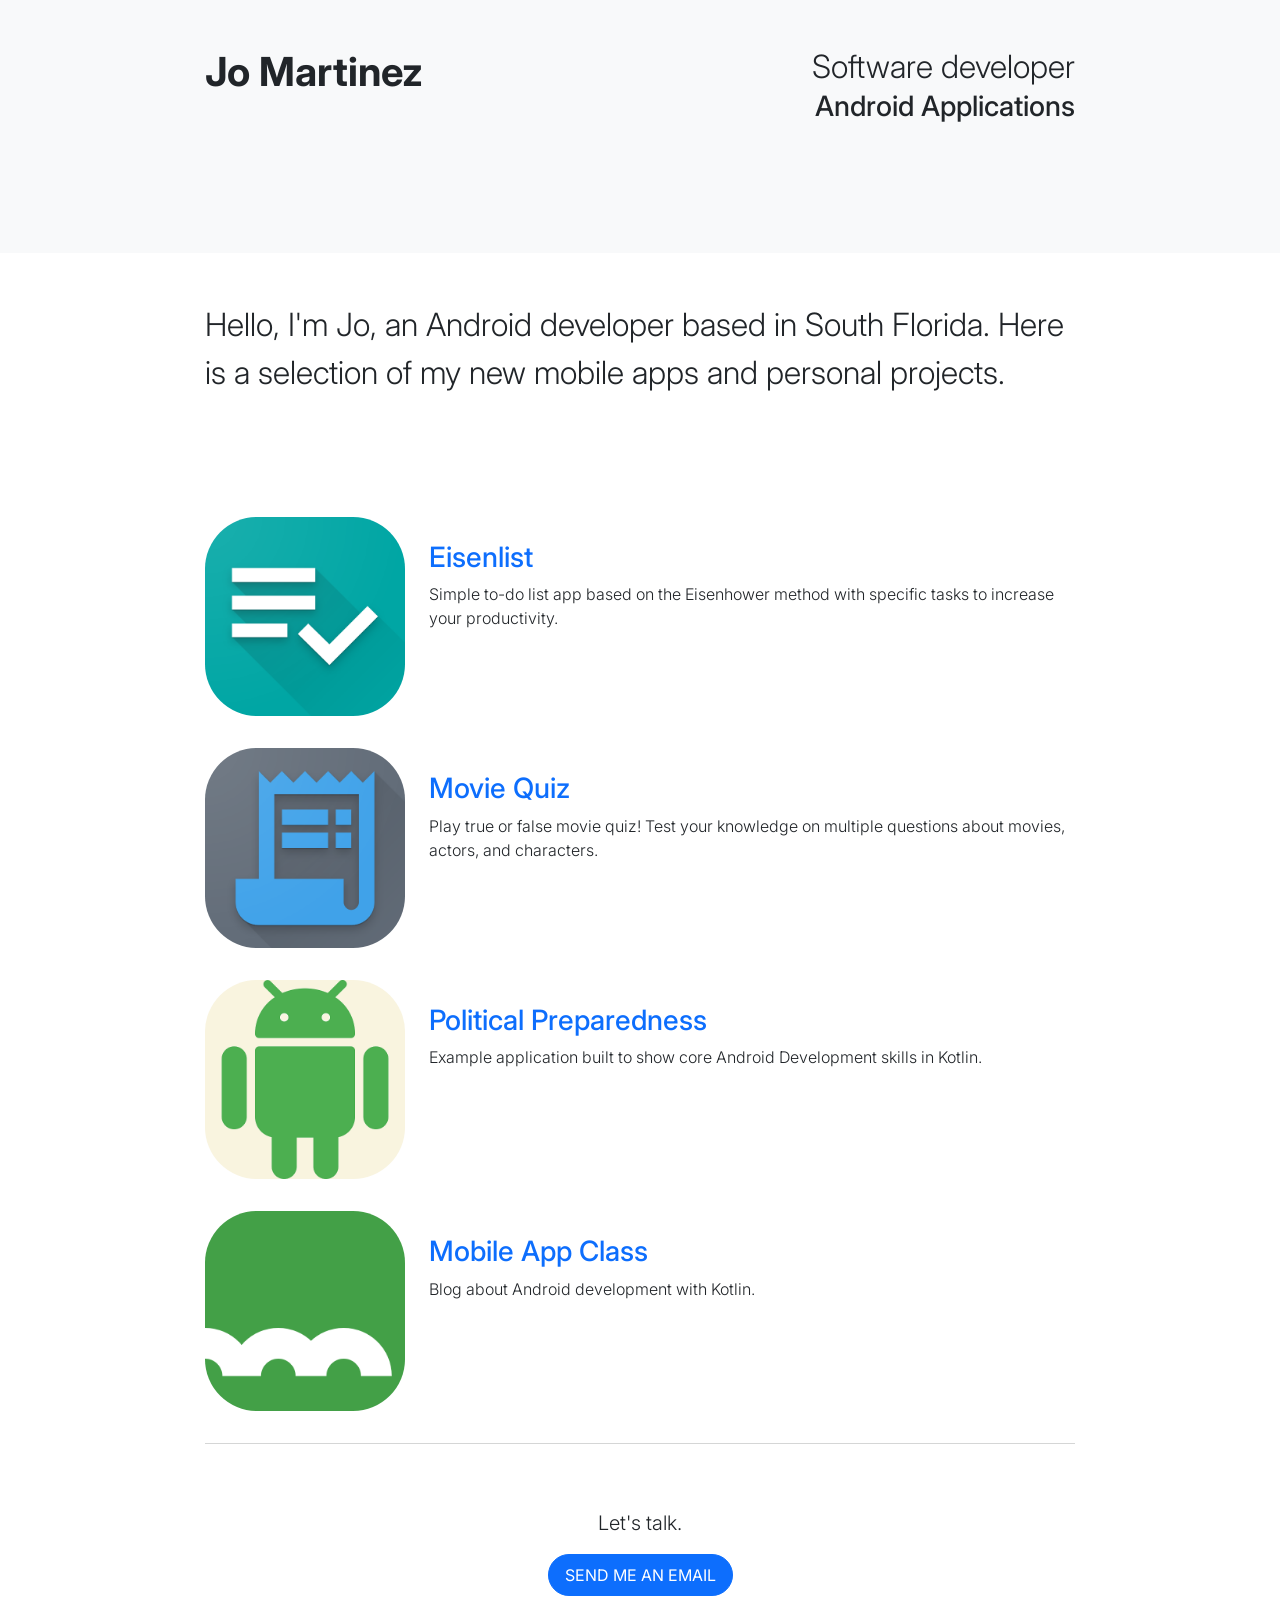
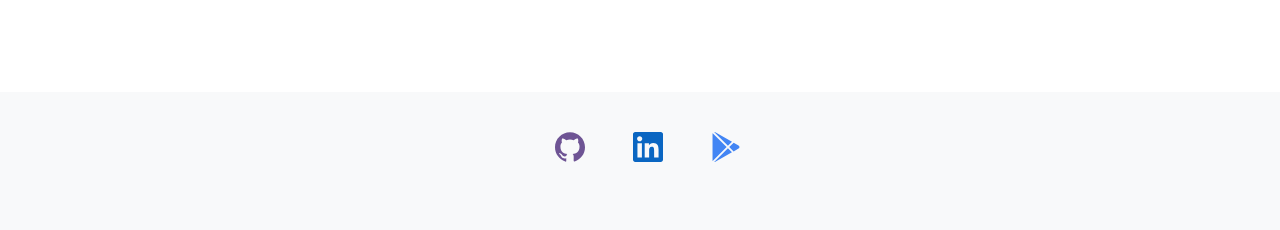
==== index.html @ e61658be "Add website index" ====
<!doctype html>
<html lang="en" class="h-100">
  <head>
    <meta charset="utf-8">
    <meta name="viewport" content="width=device-width, initial-scale=1">
    <meta name="description" content="Jo Martinez, Android Developer">
    <title>Jo Martinez · Android Developer</title>

    <!-- Bootstrap core CSS -->
    <link href="https://cdn.jsdelivr.net/npm/bootstrap@5.1.3/dist/css/bootstrap.min.css" rel="stylesheet" crossorigin="anonymous">
    <!-- Custom styles for this template -->
    <link href="assets/css/stylesheet.css" rel="stylesheet">
    
  </head>
  <body class="container-fluid p-0">

    <div class="pb-md-5 pb-2 bg-light">
      <header class="container pb-md-4 pb-1">
        <div class="row py-5">
          <div class="col-md-6 col-12">
            <h1><a href="index.html" class="text-dark fw-bold text-decoration-none">Jo Martinez</a></h1>
          </div> 
          <div class="col-md-6 col-12 pt-md-0 pt-4 text-md-end">
              <h2><span class="fw-light">Software developer</span><br><span class="fs-3">Android Applications</span></h2>
          </div>
        </div>
      </header>
    </div>
    
    <!-- Begin page content -->
    <section class="container pt-5 pb-5">
      <p class="fs-2 fw-light">Hello, I'm Jo, an Android developer based in South Florida. Here is a selection of my new mobile apps and personal projects.</p>
    </section>

    <main class="container mt-md-4 pt-md-3">
        
        <div class="row pt-3 pb-3">
          <div class="col-lg-3 col-md-4 col-xs-4 col-5">
            <a href="https://play.google.com/store/apps/details?id=com.josmartinez.eisenlist" target="_blank">
              <img class="img-fluid border-radius" src="assets/img/eisenlist.png">
            </a>
          </div>
          <div class="col-lg-9 col-md-8 col-xs-8 col-7 pt-4">
            <h3><a href="https://play.google.com/store/apps/details?id=com.josmartinez.eisenlist" class="text-decoration-none" target="_blank">Eisenlist</a></h3>
            <p class="fs-6 fw-light">Simple to-do list app based on the Eisenhower method with specific tasks to increase your productivity.</p>
          </div>
        </div>

        <div class="row pt-3 pb-3">
          <div class="col-lg-3 col-md-4 col-xs-4 col-5">
            <a href="https://play.google.com/store/apps/details?id=com.josmartinez.moviequiz" target="_blank">
              <img class="img-fluid border-radius" src="assets/img/movie-quiz.png">
            </a>
          </div>
          <div class="col-lg-9 col-md-8 col-xs-8 col-7 pt-4">
            <h3><a href="https://play.google.com/store/apps/details?id=com.josmartinez.moviequiz" class="text-decoration-none" target="_blank">Movie Quiz</a></h3>
            <p class="fs-6 fw-light">Play true or false movie quiz! Test your knowledge on multiple questions about movies, actors, and characters.</p>
          </div>
        </div>

        <div class="row pt-3 pb-3">
          <div class="col-lg-3 col-md-4 col-xs-4 col-5">
            <a href="https://github.com/jomtz/political-preparedness" target="_blank">
              <img class="img-fluid border-radius" src="assets/img/android-logo.png">
            </a>
          </div>
          <div class="col-lg-9 col-md-8 col-xs-8 col-7 pt-4">
            <h3><a href="https://github.com/jomtz/political-preparedness" class="text-decoration-none" target="_blank">Political Preparedness</a></h3>
            <p class="fs-6 fw-light">Example application built to show core Android Development skills in Kotlin.</p>
          </div>
        </div>

        <div class="row pt-3 pb-3">
          <div class="col-lg-3 col-md-4 col-xs-4 col-5">
            <a href="https://www.mobileappclass.com/" target="_blank">
              <img class="img-fluid border-radius" src="assets/img/mobile-app-class.png">
            </a>
          </div>
          <div class="col-lg-9 col-md-8 col-xs-8 col-7 pt-4">
            <h3><a href="https://www.mobileappclass.com/" class="text-decoration-none" target="_blank">Mobile App Class</a></h3>
            <p class="fs-6 fw-light">Blog about Android development with Kotlin.</p>
          </div>
        </div>
        <hr class="text-muted">

        
        <div class="text-center py-5"><p class="fs-5 fw-light">Let's talk.</p>
          <a type="button" class="fs-6 text-uppercase btn btn-lg btn-primary rounded-pill" aria-pressed="true" href="mailto:hello@jomartinez.com">Send me an email</a></div>
    
      </main>

    <footer class="mt-5 pt-3 pb-5 bg-light">
      <div class="container">
        <div class="row">
            <div class="col-lg-12 pt-2">
              <nav class="nav d-flex justify-content-center fs-6 text-center">
                <span class="m-3 ps-3"><a class="text-decoration-none" href="https://www.github.com/jomtz/" title="GitHub" target="_blank">
                  <img class="mb-1"  src="assets/img/github.svg" alt="GitHub" height="30px"></a>
                </span>
                <span class="m-3 ps-3"><a class="text-decoration-none" href="https://www.linkedin.com/in/jo-martinez/" title="LinkedIn" target="_blank">
                  <img class="mb-1"  src="assets/img/linkedin.svg" alt="LinkedIn" height="30px"></a>
                </span>
                <span class="m-3 ps-3"><a class="text-decoration-none" href="https://play.google.com/store/apps/dev?id=7918181347621109639" title="Google Play" target="_blank">
                  <img class="mb-1"  src="assets/img/googleplay.svg" alt="Google Play" height="30px"></a>
                </span>
              </nav>
          </div>
        </div>
      </div>
    </footer>


    
  </body>
</html>
---- assets/css/stylesheet.css ----
@import url('https://fonts.googleapis.com/css2?family=Inter:wght@100;200;300;400;500;600;700;800;900&display=swap');

body {
  background: #FFFFFF;
  font-family: 'Inter', sans-serif;
}

.container {
  width: auto;
  max-width: 900px;
  padding: 0 15px;
}

.border-radius{
  border-radius: 26%;
}
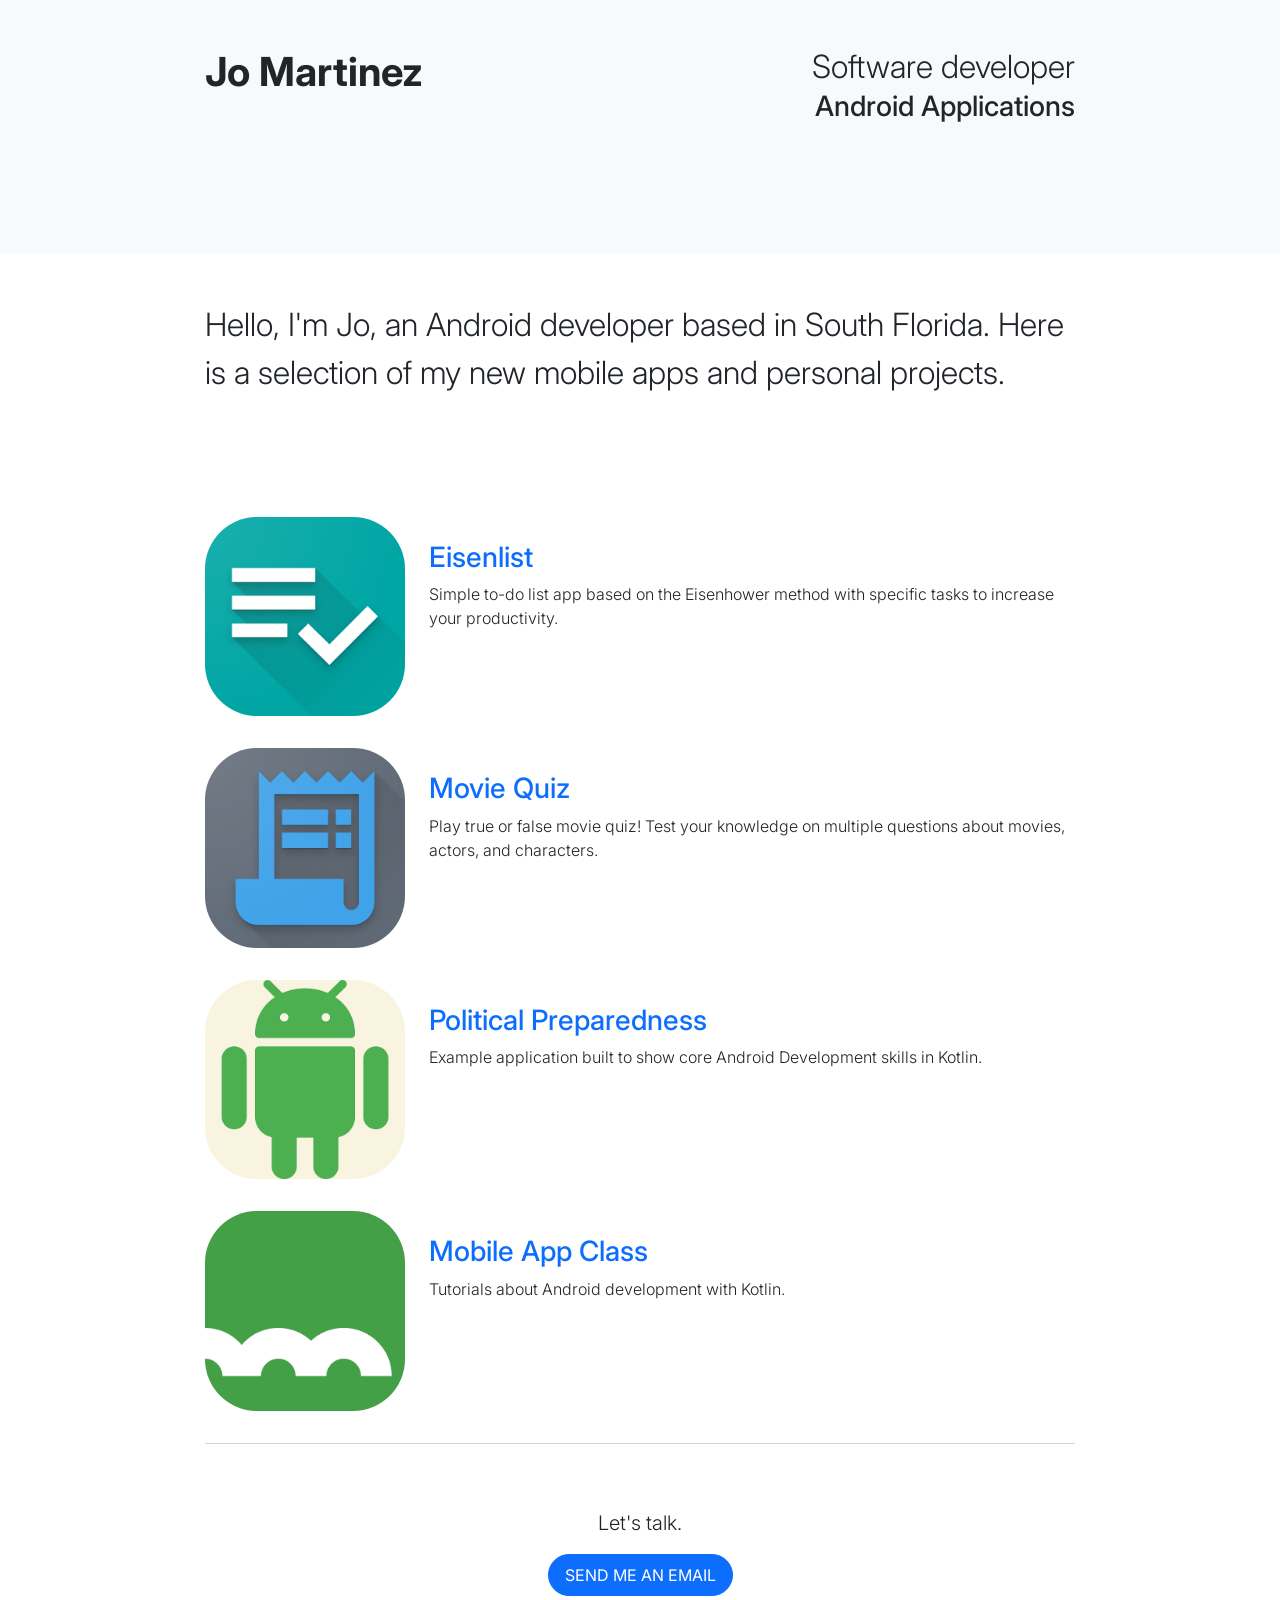
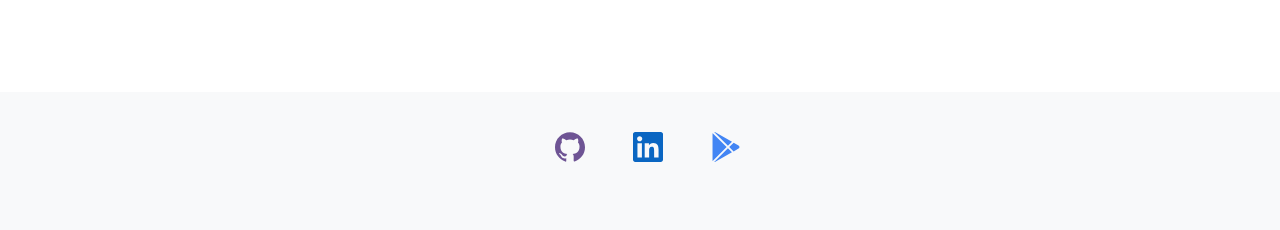
==== commit fc430975: "Update index.html" ====
--- a/index.html
+++ b/index.html
@@ -72,13 +72,13 @@
 
         <div class="row pt-3 pb-3">
           <div class="col-lg-3 col-md-4 col-xs-4 col-5">
-            <a href="https://www.mobileappclass.com/" target="_blank">
+            <a href="https://www.youtube.com/@mobileappclass" target="_blank">
               <img class="img-fluid border-radius" src="assets/img/mobile-app-class.png">
             </a>
           </div>
           <div class="col-lg-9 col-md-8 col-xs-8 col-7 pt-4">
-            <h3><a href="https://www.mobileappclass.com/" class="text-decoration-none" target="_blank">Mobile App Class</a></h3>
-            <p class="fs-6 fw-light">Blog about Android development with Kotlin.</p>
+            <h3><a href="https://www.youtube.com/@mobileappclass" class="text-decoration-none" target="_blank">Mobile App Class</a></h3>
+            <p class="fs-6 fw-light">Tutorials about Android development with Kotlin.</p>
           </div>
         </div>
         <hr class="text-muted">
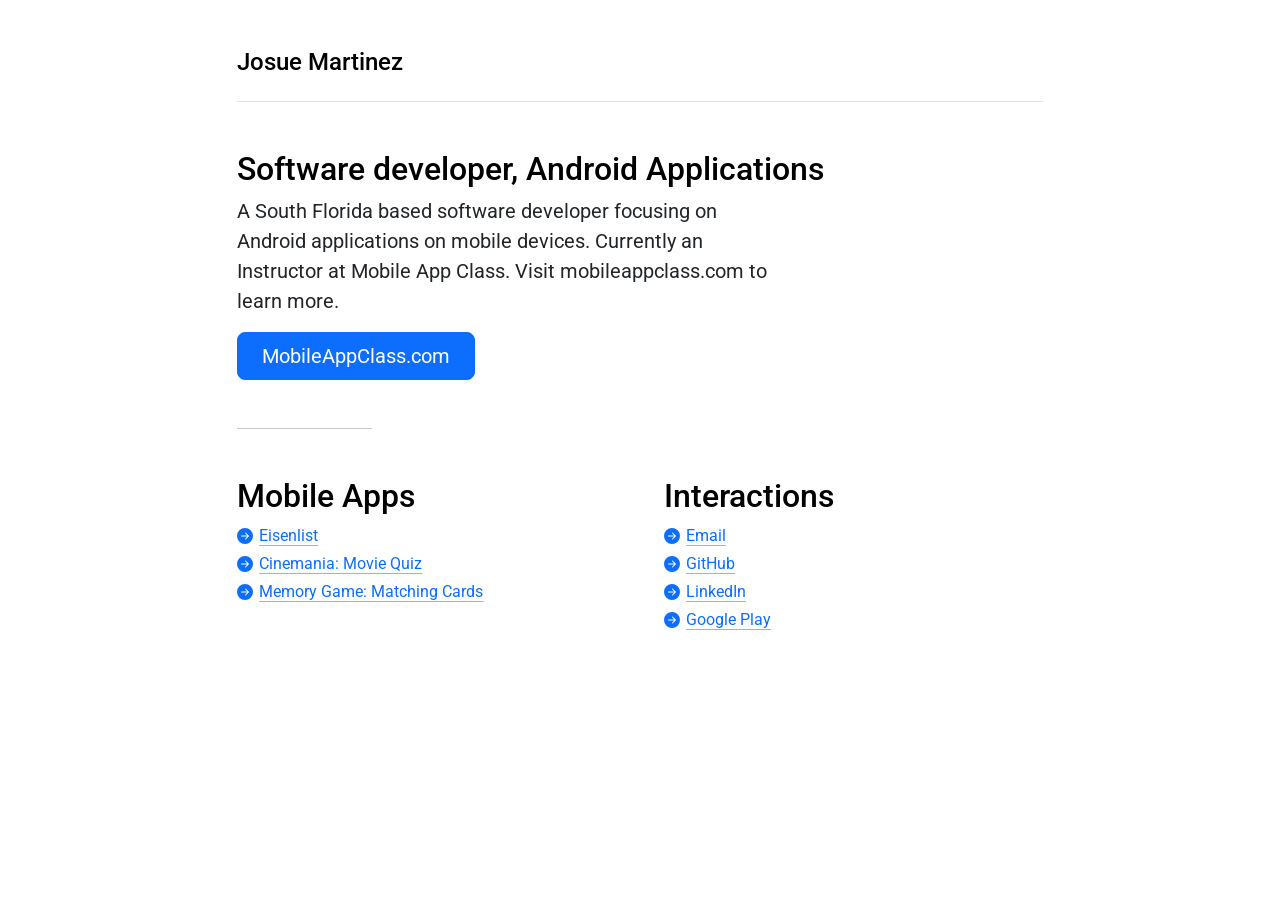
==== commit ba75916a: "Create index.html" ====
--- a/index.html
+++ b/index.html
@@ -1,115 +1,147 @@
 <!doctype html>
-<html lang="en" class="h-100">
-  <head>
-    <meta charset="utf-8">
-    <meta name="viewport" content="width=device-width, initial-scale=1">
-    <meta name="description" content="Jo Martinez, Android Developer">
-    <title>Jo Martinez · Android Developer</title>
+<html lang="en">
+   <head>
+        <meta charset="utf-8">
+        <meta name="viewport" content="width=device-width, initial-scale=1">
+        <title>Josue Martinez</title>
+        <link href="https://cdn.jsdelivr.net/npm/bootstrap@5.3.3/dist/css/bootstrap.min.css" rel="stylesheet" integrity="sha384-QWTKZyjpPEjISv5WaRU9OFeRpok6YctnYmDr5pNlyT2bRjXh0JMhjY6hW+ALEwIH" crossorigin="anonymous">
+        <link rel="preconnect" href="https://fonts.googleapis.com">
+<link rel="preconnect" href="https://fonts.gstatic.com" crossorigin>
+<link href="https://fonts.googleapis.com/css2?family=Catamaran:wght@100..900&family=Roboto:ital,wght@0,100;0,300;0,400;0,500;0,700;0,900;1,100;1,300;1,400;1,500;1,700;1,900&display=swap" rel="stylesheet">
+        <style>
+            body{font-family: "Roboto", Helvetica, sans-serif;}
+        </style>
+      
+   </head>
+    <body>
+    
+        
+    <svg xmlns="http://www.w3.org/2000/svg" class="d-none">
+      <symbol id="arrow-right-circle" viewBox="0 0 16 16">
+        <path d="M8 0a8 8 0 1 1 0 16A8 8 0 0 1 8 0zM4.5 7.5a.5.5 0 0 0 0 1h5.793l-2.147 2.146a.5.5 0 0 0 .708.708l3-3a.5.5 0 0 0 0-.708l-3-3a.5.5 0 1 0-.708.708L10.293 7.5H4.5z"/>
+      </symbol>
+    </svg>
+    
+    <div class="col-lg-8 mx-auto p-4 py-md-5">
+      <header class="d-flex align-items-center pb-3 mb-5 border-bottom">
+        <a href="/" class="d-flex align-items-center text-body-emphasis text-decoration-none">
+          <h1 class="fs-4">Josue Martinez</h1>
+        </a>
+      </header>
+    
+      <main>
+        <h2 class="text-body-emphasis fs-2">Software developer, Android Applications</h2>
+        <p class="fs-5 col-md-8">A South Florida based software developer focusing on Android applications on mobile devices. Currently an Instructor at
+            Mobile App Class. Visit mobileappclass.com to learn more.</p>
+    
+        <div class="mb-5">
+          <a href="https://www.mobileappclass.com" target="_blank" class="btn btn-primary btn-lg px-4">MobileAppClass.com</a>
+        </div>
+    
+        <hr class="col-3 col-md-2 mb-5">
+    
+        <div class="row g-5">
+          <div class="col-md-6">
+            <h2 class="text-body-emphasis">Mobile Apps</h2>
+            <!-- <p>Ready to go beyond the starter template? Check out these open source projects that you can quickly duplicate to a new GitHub repository.</p> -->
+            <ul class="list-unstyled ps-0">
+              <li>
+                <a class="icon-link mb-1" href="https://play.google.com/store/apps/details?id=com.josmartinez.eisenlist" rel="noopener" target="_blank">
+                  <svg class="bi" width="16" height="16"><use xlink:href="#arrow-right-circle"/></svg>
+                  Eisenlist
+                </a>
+              </li>
+              <li>
+                <a class="icon-link mb-1" href="https://play.google.com/store/apps/details?id=com.josmartinez.moviequiz" rel="noopener" target="_blank">
+                  <svg class="bi" width="16" height="16"><use xlink:href="#arrow-right-circle"/></svg>
+                  Cinemania: Movie Quiz
+                </a>
+              </li>
+              <li>
+                <a class="icon-link mb-1" href="https://play.google.com/store/apps/details?id=com.jomartinez.memorymatchinggame" rel="noopener" target="_blank">
+                  <svg class="bi" width="16" height="16"><use xlink:href="#arrow-right-circle"/></svg>
+                  Memory Game: Matching Cards
+                </a>
+              </li>
+              
+            </ul>
+          </div>
+    
+          <!-- <div class="col-md-6">
+            <h2 class="text-body-emphasis">Guides</h2>
+            <p>Read more detailed instructions and documentation on using or contributing to Bootstrap.</p>
+            <ul class="list-unstyled ps-0">
+              <li>
+                <a class="icon-link mb-1" href="/docs/5.3/getting-started/introduction/">
+                  <svg class="bi" width="16" height="16"><use xlink:href="#arrow-right-circle"/></svg>
+                  Bootstrap quick start guide
+                </a>
+              </li>
+              <li>
+                <a class="icon-link mb-1" href="/docs/5.3/getting-started/webpack/">
+                  <svg class="bi" width="16" height="16"><use xlink:href="#arrow-right-circle"/></svg>
+                  Bootstrap Webpack guide
+                </a>
+              </li>
+              <li>
+                <a class="icon-link mb-1" href="/docs/5.3/getting-started/parcel/">
+                  <svg class="bi" width="16" height="16"><use xlink:href="#arrow-right-circle"/></svg>
+                  Bootstrap Parcel guide
+                </a>
+              </li>
+              <li>
+                <a class="icon-link mb-1" href="/docs/5.3/getting-started/vite/">
+                  <svg class="bi" width="16" height="16"><use xlink:href="#arrow-right-circle"/></svg>
+                  Bootstrap Vite guide
+                </a>
+              </li>
+              <li>
+                <a class="icon-link mb-1" href="/docs/5.3/getting-started/contribute/">
+                  <svg class="bi" width="16" height="16"><use xlink:href="#arrow-right-circle"/></svg>
+                  Contributing to Bootstrap
+                </a>
+              </li>
+            </ul>
+          </div> -->
+          <div class="col-md-6">
+            <h2 class="text-body-emphasis">Interactions</h2>
+            <!-- <p>Read more detailed instructions and documentation on using or contributing to Bootstrap.</p> -->
+            <ul class="list-unstyled ps-0">
+                <li>
+                    <a class="icon-link mb-1" href="mailto:hello@josuemartinez.com">
+                      <svg class="bi" width="16" height="16"><use xlink:href="#arrow-right-circle"/></svg>
+                      Email
+                    </a>
+                </li>
+                <li>
+                    <a class="icon-link mb-1" href="https://www.github.com/jomtz/">
+                    <svg class="bi" width="16" height="16"><use xlink:href="#arrow-right-circle"/></svg>
+                    GitHub
+                    </a>
+                </li>
+                <li>
+                    <a class="icon-link mb-1" href="www.linkedin.com/in/josue-martinez-4a186925b">
+                    <svg class="bi" width="16" height="16"><use xlink:href="#arrow-right-circle"/></svg>
+                    LinkedIn
+                    </a>
+                </li>
+                <li>
+                    <a class="icon-link mb-1" href="https://play.google.com/store/apps/dev?id=7918181347621109639">
+                    <svg class="bi" width="16" height="16"><use xlink:href="#arrow-right-circle"/></svg>
+                    Google Play
+                    </a>
+                </li>
+              
+              
+            </ul>
+          </div>
 
-    <!-- Bootstrap core CSS -->
-    <link href="https://cdn.jsdelivr.net/npm/bootstrap@5.1.3/dist/css/bootstrap.min.css" rel="stylesheet" crossorigin="anonymous">
-    <!-- Custom styles for this template -->
-    <link href="assets/css/stylesheet.css" rel="stylesheet">
-    
-  </head>
-  <body class="container-fluid p-0">
-
-    <div class="pb-md-5 pb-2 bg-light">
-      <header class="container pb-md-4 pb-1">
-        <div class="row py-5">
-          <div class="col-md-6 col-12">
-            <h1><a href="index.html" class="text-dark fw-bold text-decoration-none">Jo Martinez</a></h1>
-          </div> 
-          <div class="col-md-6 col-12 pt-md-0 pt-4 text-md-end">
-              <h2><span class="fw-light">Software developer</span><br><span class="fs-3">Android Applications</span></h2>
-          </div>
         </div>
-      </header>
+      </main>
+      <!-- <footer class="pt-5 my-5 text-body-secondary border-top">
+        Created by the Bootstrap team &middot; &copy; 2024
+      </footer> -->
     </div>
-    
-    <!-- Begin page content -->
-    <section class="container pt-5 pb-5">
-      <p class="fs-2 fw-light">Hello, I'm Jo, an Android developer based in South Florida. Here is a selection of my new mobile apps and personal projects.</p>
-    </section>
-
-    <main class="container mt-md-4 pt-md-3">
-        
-        <div class="row pt-3 pb-3">
-          <div class="col-lg-3 col-md-4 col-xs-4 col-5">
-            <a href="https://play.google.com/store/apps/details?id=com.josmartinez.eisenlist" target="_blank">
-              <img class="img-fluid border-radius" src="assets/img/eisenlist.png">
-            </a>
-          </div>
-          <div class="col-lg-9 col-md-8 col-xs-8 col-7 pt-4">
-            <h3><a href="https://play.google.com/store/apps/details?id=com.josmartinez.eisenlist" class="text-decoration-none" target="_blank">Eisenlist</a></h3>
-            <p class="fs-6 fw-light">Simple to-do list app based on the Eisenhower method with specific tasks to increase your productivity.</p>
-          </div>
-        </div>
-
-        <div class="row pt-3 pb-3">
-          <div class="col-lg-3 col-md-4 col-xs-4 col-5">
-            <a href="https://play.google.com/store/apps/details?id=com.josmartinez.moviequiz" target="_blank">
-              <img class="img-fluid border-radius" src="assets/img/movie-quiz.png">
-            </a>
-          </div>
-          <div class="col-lg-9 col-md-8 col-xs-8 col-7 pt-4">
-            <h3><a href="https://play.google.com/store/apps/details?id=com.josmartinez.moviequiz" class="text-decoration-none" target="_blank">Movie Quiz</a></h3>
-            <p class="fs-6 fw-light">Play true or false movie quiz! Test your knowledge on multiple questions about movies, actors, and characters.</p>
-          </div>
-        </div>
-
-        <div class="row pt-3 pb-3">
-          <div class="col-lg-3 col-md-4 col-xs-4 col-5">
-            <a href="https://github.com/jomtz/political-preparedness" target="_blank">
-              <img class="img-fluid border-radius" src="assets/img/android-logo.png">
-            </a>
-          </div>
-          <div class="col-lg-9 col-md-8 col-xs-8 col-7 pt-4">
-            <h3><a href="https://github.com/jomtz/political-preparedness" class="text-decoration-none" target="_blank">Political Preparedness</a></h3>
-            <p class="fs-6 fw-light">Example application built to show core Android Development skills in Kotlin.</p>
-          </div>
-        </div>
-
-        <div class="row pt-3 pb-3">
-          <div class="col-lg-3 col-md-4 col-xs-4 col-5">
-            <a href="https://www.youtube.com/@mobileappclass" target="_blank">
-              <img class="img-fluid border-radius" src="assets/img/mobile-app-class.png">
-            </a>
-          </div>
-          <div class="col-lg-9 col-md-8 col-xs-8 col-7 pt-4">
-            <h3><a href="https://www.youtube.com/@mobileappclass" class="text-decoration-none" target="_blank">Mobile App Class</a></h3>
-            <p class="fs-6 fw-light">Tutorials about Android development with Kotlin.</p>
-          </div>
-        </div>
-        <hr class="text-muted">
-
-        
-        <div class="text-center py-5"><p class="fs-5 fw-light">Let's talk.</p>
-          <a type="button" class="fs-6 text-uppercase btn btn-lg btn-primary rounded-pill" aria-pressed="true" href="mailto:hello@jomartinez.com">Send me an email</a></div>
-    
-      </main>
-
-    <footer class="mt-5 pt-3 pb-5 bg-light">
-      <div class="container">
-        <div class="row">
-            <div class="col-lg-12 pt-2">
-              <nav class="nav d-flex justify-content-center fs-6 text-center">
-                <span class="m-3 ps-3"><a class="text-decoration-none" href="https://www.github.com/jomtz/" title="GitHub" target="_blank">
-                  <img class="mb-1"  src="assets/img/github.svg" alt="GitHub" height="30px"></a>
-                </span>
-                <span class="m-3 ps-3"><a class="text-decoration-none" href="https://www.linkedin.com/in/jo-martinez/" title="LinkedIn" target="_blank">
-                  <img class="mb-1"  src="assets/img/linkedin.svg" alt="LinkedIn" height="30px"></a>
-                </span>
-                <span class="m-3 ps-3"><a class="text-decoration-none" href="https://play.google.com/store/apps/dev?id=7918181347621109639" title="Google Play" target="_blank">
-                  <img class="mb-1"  src="assets/img/googleplay.svg" alt="Google Play" height="30px"></a>
-                </span>
-              </nav>
-          </div>
-        </div>
-      </div>
-    </footer>
-
-
-    
-  </body>
-</html>
+        <script src="https://cdn.jsdelivr.net/npm/bootstrap@5.3.3/dist/js/bootstrap.bundle.min.js" integrity="sha384-YvpcrYf0tY3lHB60NNkmXc5s9fDVZLESaAA55NDzOxhy9GkcIdslK1eN7N6jIeHz" crossorigin="anonymous"></script>
+   </body>
+</html>
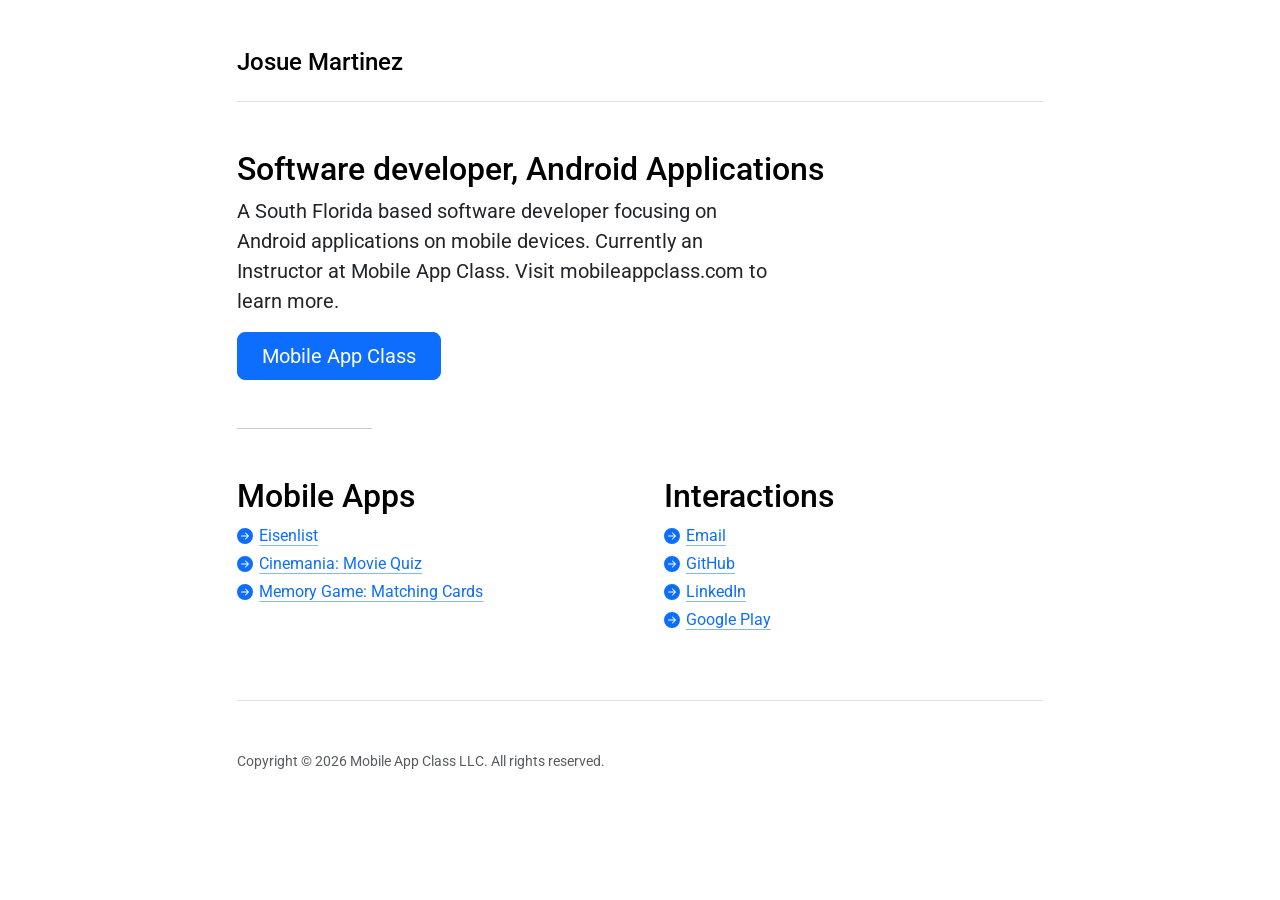
==== commit 49e08e3d: "Add footer and links" ====
--- a/index.html
+++ b/index.html
@@ -6,8 +6,8 @@
         <title>Josue Martinez</title>
         <link href="https://cdn.jsdelivr.net/npm/bootstrap@5.3.3/dist/css/bootstrap.min.css" rel="stylesheet" integrity="sha384-QWTKZyjpPEjISv5WaRU9OFeRpok6YctnYmDr5pNlyT2bRjXh0JMhjY6hW+ALEwIH" crossorigin="anonymous">
         <link rel="preconnect" href="https://fonts.googleapis.com">
-<link rel="preconnect" href="https://fonts.gstatic.com" crossorigin>
-<link href="https://fonts.googleapis.com/css2?family=Catamaran:wght@100..900&family=Roboto:ital,wght@0,100;0,300;0,400;0,500;0,700;0,900;1,100;1,300;1,400;1,500;1,700;1,900&display=swap" rel="stylesheet">
+        <link rel="preconnect" href="https://fonts.gstatic.com" crossorigin>
+        <link href="https://fonts.googleapis.com/css2?family=Catamaran:wght@100..900&family=Roboto:ital,wght@0,100;0,300;0,400;0,500;0,700;0,900;1,100;1,300;1,400;1,500;1,700;1,900&display=swap" rel="stylesheet">
         <style>
             body{font-family: "Roboto", Helvetica, sans-serif;}
         </style>
@@ -24,9 +24,9 @@
     
     <div class="col-lg-8 mx-auto p-4 py-md-5">
       <header class="d-flex align-items-center pb-3 mb-5 border-bottom">
-        <a href="/" class="d-flex align-items-center text-body-emphasis text-decoration-none">
+        <span class="d-flex align-items-center text-body-emphasis text-decoration-none">
           <h1 class="fs-4">Josue Martinez</h1>
-        </a>
+        </span>
       </header>
     
       <main>
@@ -35,7 +35,7 @@
             Mobile App Class. Visit mobileappclass.com to learn more.</p>
     
         <div class="mb-5">
-          <a href="https://www.mobileappclass.com" target="_blank" class="btn btn-primary btn-lg px-4">MobileAppClass.com</a>
+          <a href="https://www.mobileappclass.com" target="_blank" class="btn btn-primary btn-lg px-4">Mobile App Class</a>
         </div>
     
         <hr class="col-3 col-md-2 mb-5">
@@ -108,25 +108,25 @@
             <!-- <p>Read more detailed instructions and documentation on using or contributing to Bootstrap.</p> -->
             <ul class="list-unstyled ps-0">
                 <li>
-                    <a class="icon-link mb-1" href="mailto:hello@josuemartinez.com">
+                    <a class="icon-link mb-1" target="_blank" href="mailto:hello@josuemartinez.com">
                       <svg class="bi" width="16" height="16"><use xlink:href="#arrow-right-circle"/></svg>
                       Email
                     </a>
                 </li>
                 <li>
-                    <a class="icon-link mb-1" href="https://www.github.com/jomtz/">
+                    <a class="icon-link mb-1" target="_blank" href="https://www.github.com/jomtz/">
                     <svg class="bi" width="16" height="16"><use xlink:href="#arrow-right-circle"/></svg>
                     GitHub
                     </a>
                 </li>
                 <li>
-                    <a class="icon-link mb-1" href="www.linkedin.com/in/josue-martinez-4a186925b">
+                    <a class="icon-link mb-1" target="_blank" href="https://www.linkedin.com/in/josue-martinez-4a186925b">
                     <svg class="bi" width="16" height="16"><use xlink:href="#arrow-right-circle"/></svg>
                     LinkedIn
                     </a>
                 </li>
                 <li>
-                    <a class="icon-link mb-1" href="https://play.google.com/store/apps/dev?id=7918181347621109639">
+                    <a class="icon-link mb-1" target="_blank" href="https://play.google.com/store/apps/dev?id=7918181347621109639">
                     <svg class="bi" width="16" height="16"><use xlink:href="#arrow-right-circle"/></svg>
                     Google Play
                     </a>
@@ -138,9 +138,9 @@
 
         </div>
       </main>
-      <!-- <footer class="pt-5 my-5 text-body-secondary border-top">
-        Created by the Bootstrap team &middot; &copy; 2024
-      </footer> -->
+      <footer class="pt-5 my-5 text-body-secondary border-top">
+        <small>Copyright &copy; <script>document.write(new Date().getFullYear())</script> Mobile App Class LLC. All rights reserved.</small>
+      </footer>
     </div>
         <script src="https://cdn.jsdelivr.net/npm/bootstrap@5.3.3/dist/js/bootstrap.bundle.min.js" integrity="sha384-YvpcrYf0tY3lHB60NNkmXc5s9fDVZLESaAA55NDzOxhy9GkcIdslK1eN7N6jIeHz" crossorigin="anonymous"></script>
    </body>
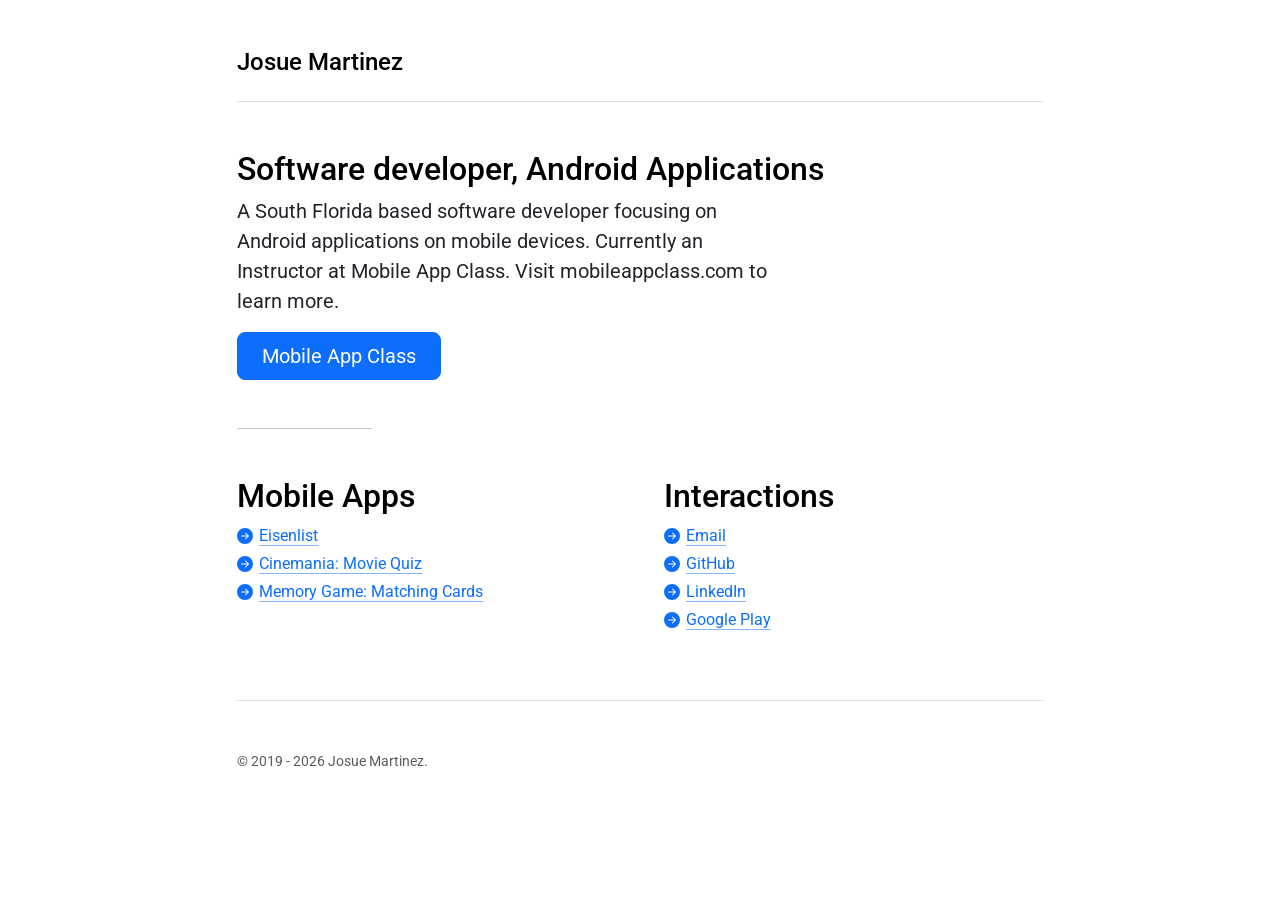
==== commit ad4275a3: "Update index.html Change footer" ====
--- a/index.html
+++ b/index.html
@@ -139,7 +139,7 @@
         </div>
       </main>
       <footer class="pt-5 my-5 text-body-secondary border-top">
-        <small>Copyright &copy; <script>document.write(new Date().getFullYear())</script> Mobile App Class LLC. All rights reserved.</small>
+        <small>&copy; 2019 - <script>document.write(new Date().getFullYear())</script> Josue Martinez.</small>
       </footer>
     </div>
         <script src="https://cdn.jsdelivr.net/npm/bootstrap@5.3.3/dist/js/bootstrap.bundle.min.js" integrity="sha384-YvpcrYf0tY3lHB60NNkmXc5s9fDVZLESaAA55NDzOxhy9GkcIdslK1eN7N6jIeHz" crossorigin="anonymous"></script>
